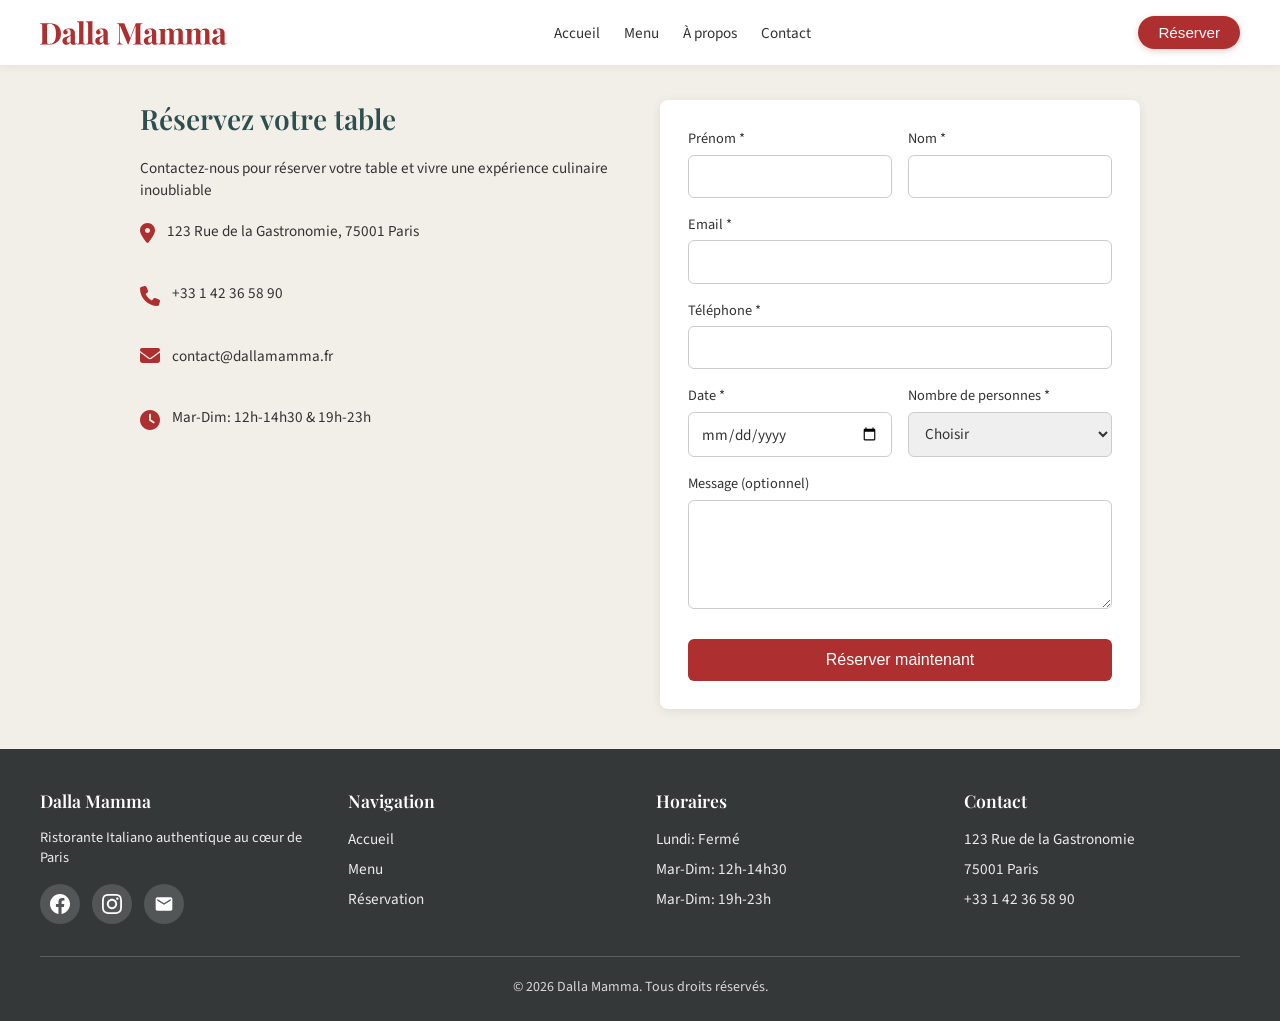
==== contact.html @ 534747ad "menu.html et conctact.html fini" ====
<!DOCTYPE html>
<html lang="fr">
<head>
    <meta charset="UTF-8">
    <meta name="viewport" content="width=device-width, initial-scale=1.0">
    <title>Contact - Dalla Mamma</title>
    <link href="https://fonts.googleapis.com/css2?family=Playfair+Display:wght@500;600&family=Source+Sans+3:wght@400;600&display=swap" rel="stylesheet">
    <link rel="stylesheet" href="menu-contact.css">
</head>
<body>

    <!-- En-tête avec le menu de navigation -->
    <header>
        <nav>
            <a href="index.html" class="nav-brand"><svg width="187" height="24" viewBox="0 0 187 24" fill="none" xmlns="http://www.w3.org/2000/svg"><path d="M9.27 2.25C13.21 2.25 16.14 3.15 18.06 4.95C19.98 6.73 20.94 9.29 20.94 12.63C20.94 14.81 20.47 16.72 19.53 18.36C18.59 19.98 17.22 21.24 15.42 22.14C13.64 23.04 11.5 23.49 9 23.49C8.68 23.49 8.26 23.48 7.74 23.46C7.22 23.44 6.68 23.43 6.12 23.43C5.56 23.41 5.06 23.4 4.62 23.4C3.74 23.4 2.87 23.41 2.01 23.43C1.17 23.43 0.5 23.45 0 23.49V22.89C0.64 22.85 1.12 22.77 1.44 22.65C1.76 22.53 1.97 22.29 2.07 21.93C2.19 21.57 2.25 21.03 2.25 20.31V5.43C2.25 4.69 2.19 4.15 2.07 3.81C1.97 3.45 1.75 3.21 1.41 3.09C1.09 2.95 0.62 2.87 0 2.85V2.25C0.5 2.27 1.17 2.3 2.01 2.34C2.87 2.36 3.72 2.36 4.56 2.34C5.28 2.32 6.09 2.3 6.99 2.28C7.91 2.26 8.67 2.25 9.27 2.25ZM9.24 2.79C8.32 2.79 7.72 2.96 7.44 3.3C7.16 3.64 7.02 4.33 7.02 5.37V20.37C7.02 21.41 7.16 22.1 7.44 22.44C7.74 22.78 8.35 22.95 9.27 22.95C10.95 22.95 12.27 22.56 13.23 21.78C14.21 20.98 14.91 19.82 15.33 18.3C15.75 16.78 15.96 14.93 15.96 12.75C15.96 10.51 15.73 8.66 15.27 7.2C14.83 5.72 14.12 4.62 13.14 3.9C12.16 3.16 10.86 2.79 9.24 2.79Z" fill="#AD2F2F"/><path d="M26.4259 23.7C25.5259 23.7 24.7759 23.53 24.1759 23.19C23.5759 22.85 23.1359 22.4 22.8559 21.84C22.5759 21.26 22.4359 20.63 22.4359 19.95C22.4359 19.09 22.6259 18.39 23.0059 17.85C23.4059 17.31 23.9159 16.87 24.5359 16.53C25.1559 16.19 25.8059 15.91 26.4859 15.69C27.1859 15.47 27.8459 15.26 28.4659 15.06C29.1059 14.84 29.6159 14.59 29.9959 14.31C30.3959 14.01 30.5959 13.63 30.5959 13.17V10.83C30.5959 10.31 30.5059 9.85 30.3259 9.45C30.1659 9.03 29.9059 8.71 29.5459 8.49C29.2059 8.27 28.7559 8.16 28.1959 8.16C27.7959 8.16 27.3959 8.22 26.9959 8.34C26.5959 8.44 26.2659 8.62 26.0059 8.88C26.5659 9.08 26.9959 9.39 27.2959 9.81C27.6159 10.21 27.7759 10.67 27.7759 11.19C27.7759 11.87 27.5359 12.41 27.0559 12.81C26.5959 13.21 26.0459 13.41 25.4059 13.41C24.6859 13.41 24.1359 13.19 23.7559 12.75C23.3959 12.29 23.2159 11.74 23.2159 11.1C23.2159 10.52 23.3559 10.04 23.6359 9.66C23.9359 9.28 24.3459 8.92 24.8659 8.58C25.4259 8.26 26.0959 8.01 26.8759 7.83C27.6759 7.65 28.5359 7.56 29.4559 7.56C30.3759 7.56 31.2059 7.66 31.9459 7.86C32.6859 8.04 33.3059 8.38 33.8059 8.88C34.2659 9.34 34.5659 9.91 34.7059 10.59C34.8459 11.25 34.9159 12.09 34.9159 13.11V21.27C34.9159 21.77 34.9659 22.12 35.0659 22.32C35.1659 22.5 35.3359 22.59 35.5759 22.59C35.7559 22.59 35.9259 22.54 36.0859 22.44C36.2659 22.34 36.4559 22.22 36.6559 22.08L36.9559 22.59C36.5359 22.95 36.0459 23.23 35.4859 23.43C34.9459 23.61 34.3359 23.7 33.6559 23.7C32.9159 23.7 32.3259 23.6 31.8859 23.4C31.4459 23.18 31.1259 22.89 30.9259 22.53C30.7459 22.17 30.6559 21.75 30.6559 21.27C30.1759 22.03 29.5959 22.63 28.9159 23.07C28.2359 23.49 27.4059 23.7 26.4259 23.7ZM28.5559 21.78C28.9559 21.78 29.3159 21.69 29.6359 21.51C29.9759 21.31 30.2959 20.99 30.5959 20.55V14.4C30.4159 14.7 30.1659 14.97 29.8459 15.21C29.5259 15.45 29.1859 15.7 28.8259 15.96C28.4659 16.2 28.1159 16.47 27.7759 16.77C27.4559 17.07 27.1959 17.44 26.9959 17.88C26.7959 18.32 26.6959 18.85 26.6959 19.47C26.6959 20.25 26.8659 20.83 27.2059 21.21C27.5459 21.59 27.9959 21.78 28.5559 21.78Z" fill="#AD2F2F"/><path d="M43.4333 0V20.7C43.4333 21.54 43.5733 22.11 43.8533 22.41C44.1533 22.71 44.6533 22.86 45.3533 22.86V23.49C44.9733 23.47 44.4033 23.45 43.6433 23.43C42.8833 23.39 42.1133 23.37 41.3333 23.37C40.5533 23.37 39.7633 23.39 38.9633 23.43C38.1833 23.45 37.5933 23.47 37.1933 23.49V22.86C37.8933 22.86 38.3833 22.71 38.6633 22.41C38.9633 22.11 39.1133 21.54 39.1133 20.7V3.6C39.1133 2.7 38.9733 2.04 38.6933 1.62C38.4333 1.18 37.9333 0.96 37.1933 0.96V0.330001C37.8333 0.39 38.4533 0.42 39.0533 0.42C39.8733 0.42 40.6533 0.39 41.3933 0.330001C42.1333 0.250001 42.8133 0.140001 43.4333 0Z" fill="#AD2F2F"/><path d="M52.4255 0V20.7C52.4255 21.54 52.5655 22.11 52.8455 22.41C53.1455 22.71 53.6455 22.86 54.3455 22.86V23.49C53.9655 23.47 53.3955 23.45 52.6355 23.43C51.8755 23.39 51.1055 23.37 50.3255 23.37C49.5455 23.37 48.7555 23.39 47.9555 23.43C47.1755 23.45 46.5855 23.47 46.1855 23.49V22.86C46.8855 22.86 47.3755 22.71 47.6555 22.41C47.9555 22.11 48.1055 21.54 48.1055 20.7V3.6C48.1055 2.7 47.9655 2.04 47.6855 1.62C47.4255 1.18 46.9255 0.96 46.1855 0.96V0.330001C46.8255 0.39 47.4455 0.42 48.0455 0.42C48.8655 0.42 49.6455 0.39 50.3855 0.330001C51.1255 0.250001 51.8055 0.140001 52.4255 0Z" fill="#AD2F2F"/><path d="M59.2619 23.7C58.3619 23.7 57.6119 23.53 57.0119 23.19C56.4119 22.85 55.9719 22.4 55.6919 21.84C55.4119 21.26 55.2719 20.63 55.2719 19.95C55.2719 19.09 55.4619 18.39 55.8419 17.85C56.2419 17.31 56.7519 16.87 57.3719 16.53C57.9919 16.19 58.6419 15.91 59.3219 15.69C60.0219 15.47 60.6819 15.26 61.3019 15.06C61.9419 14.84 62.4519 14.59 62.8319 14.31C63.2319 14.01 63.4319 13.63 63.4319 13.17V10.83C63.4319 10.31 63.3419 9.85 63.1619 9.45C63.0019 9.03 62.7419 8.71 62.3819 8.49C62.0419 8.27 61.5919 8.16 61.0319 8.16C60.6319 8.16 60.2319 8.22 59.8319 8.34C59.4319 8.44 59.1019 8.62 58.8419 8.88C59.4019 9.08 59.8319 9.39 60.1319 9.81C60.4519 10.21 60.6119 10.67 60.6119 11.19C60.6119 11.87 60.3719 12.41 59.8919 12.81C59.4319 13.21 58.8819 13.41 58.2419 13.41C57.5219 13.41 56.9719 13.19 56.5919 12.75C56.2319 12.29 56.0519 11.74 56.0519 11.1C56.0519 10.52 56.1919 10.04 56.4719 9.66C56.7719 9.28 57.1819 8.92 57.7019 8.58C58.2619 8.26 58.9319 8.01 59.7119 7.83C60.5119 7.65 61.3719 7.56 62.2919 7.56C63.2119 7.56 64.0419 7.66 64.7819 7.86C65.5219 8.04 66.1419 8.38 66.6419 8.88C67.1019 9.34 67.4019 9.91 67.5419 10.59C67.6819 11.25 67.7519 12.09 67.7519 13.11V21.27C67.7519 21.77 67.8019 22.12 67.9019 22.32C68.0019 22.5 68.1719 22.59 68.4119 22.59C68.5919 22.59 68.7619 22.54 68.9219 22.44C69.1019 22.34 69.2919 22.22 69.4919 22.08L69.7919 22.59C69.3719 22.95 68.8819 23.23 68.3219 23.43C67.7819 23.61 67.1719 23.7 66.4919 23.7C65.7519 23.7 65.1619 23.6 64.7219 23.4C64.2819 23.18 63.9619 22.89 63.7619 22.53C63.5819 22.17 63.4919 21.75 63.4919 21.27C63.0119 22.03 62.4319 22.63 61.7519 23.07C61.0719 23.49 60.2419 23.7 59.2619 23.7ZM61.3919 21.78C61.7919 21.78 62.1519 21.69 62.4719 21.51C62.8119 21.31 63.1319 20.99 63.4319 20.55V14.4C63.2519 14.7 63.0019 14.97 62.6819 15.21C62.3619 15.45 62.0219 15.7 61.6619 15.96C61.3019 16.2 60.9519 16.47 60.6119 16.77C60.2919 17.07 60.0319 17.44 59.8319 17.88C59.6319 18.32 59.5319 18.85 59.5319 19.47C59.5319 20.25 59.7019 20.83 60.0419 21.21C60.3819 21.59 60.8319 21.78 61.3919 21.78Z" fill="#AD2F2F"/><path d="M102.605 2.25V2.85C101.965 2.87 101.485 2.95 101.165 3.09C100.845 3.21 100.625 3.45 100.505 3.81C100.405 4.15 100.355 4.69 100.355 5.43V20.31C100.355 21.03 100.405 21.57 100.505 21.93C100.625 22.29 100.845 22.53 101.165 22.65C101.485 22.77 101.965 22.85 102.605 22.89V23.49C102.045 23.45 101.335 23.43 100.475 23.43C99.6347 23.41 98.7747 23.4 97.8947 23.4C96.9347 23.4 96.0347 23.41 95.1947 23.43C94.3547 23.43 93.6747 23.45 93.1547 23.49V22.89C93.8347 22.85 94.3447 22.77 94.6847 22.65C95.0447 22.53 95.2847 22.29 95.4047 21.93C95.5247 21.57 95.5847 21.03 95.5847 20.31V4.08H95.7947L88.3547 23.52H87.8747L79.7747 4.2V18.57C79.7747 19.67 79.8347 20.52 79.9547 21.12C80.0747 21.7 80.3347 22.12 80.7347 22.38C81.1547 22.62 81.8047 22.79 82.6847 22.89V23.49C82.3047 23.45 81.8047 23.43 81.1847 23.43C80.5647 23.41 79.9847 23.4 79.4447 23.4C78.9847 23.4 78.5147 23.41 78.0347 23.43C77.5547 23.43 77.1547 23.45 76.8347 23.49V22.89C77.4747 22.79 77.9547 22.62 78.2747 22.38C78.5947 22.14 78.8047 21.75 78.9047 21.21C79.0247 20.65 79.0847 19.89 79.0847 18.93V5.43C79.0847 4.69 79.0247 4.15 78.9047 3.81C78.8047 3.45 78.5847 3.21 78.2447 3.09C77.9247 2.95 77.4547 2.87 76.8347 2.85V2.25C77.1547 2.27 77.5547 2.29 78.0347 2.31C78.5147 2.33 78.9847 2.34 79.4447 2.34C80.3047 2.34 81.1447 2.33 81.9647 2.31C82.8047 2.29 83.5447 2.27 84.1847 2.25L90.4847 17.46L89.7347 18.15L95.7647 2.34C96.1047 2.34 96.4547 2.34 96.8147 2.34C97.1747 2.34 97.5347 2.34 97.8947 2.34C98.7747 2.34 99.6347 2.33 100.475 2.31C101.335 2.29 102.045 2.27 102.605 2.25Z" fill="#AD2F2F"/><path d="M107.772 23.7C106.872 23.7 106.122 23.53 105.522 23.19C104.922 22.85 104.482 22.4 104.202 21.84C103.922 21.26 103.782 20.63 103.782 19.95C103.782 19.09 103.972 18.39 104.352 17.85C104.752 17.31 105.262 16.87 105.882 16.53C106.502 16.19 107.152 15.91 107.832 15.69C108.532 15.47 109.192 15.26 109.812 15.06C110.452 14.84 110.962 14.59 111.342 14.31C111.742 14.01 111.942 13.63 111.942 13.17V10.83C111.942 10.31 111.852 9.85 111.672 9.45C111.512 9.03 111.252 8.71 110.892 8.49C110.552 8.27 110.102 8.16 109.542 8.16C109.142 8.16 108.742 8.22 108.342 8.34C107.942 8.44 107.612 8.62 107.352 8.88C107.912 9.08 108.342 9.39 108.642 9.81C108.962 10.21 109.122 10.67 109.122 11.19C109.122 11.87 108.882 12.41 108.402 12.81C107.942 13.21 107.392 13.41 106.752 13.41C106.032 13.41 105.482 13.19 105.102 12.75C104.742 12.29 104.562 11.74 104.562 11.1C104.562 10.52 104.702 10.04 104.982 9.66C105.282 9.28 105.692 8.92 106.212 8.58C106.772 8.26 107.442 8.01 108.222 7.83C109.022 7.65 109.882 7.56 110.802 7.56C111.722 7.56 112.552 7.66 113.292 7.86C114.032 8.04 114.652 8.38 115.152 8.88C115.612 9.34 115.912 9.91 116.052 10.59C116.192 11.25 116.262 12.09 116.262 13.11V21.27C116.262 21.77 116.312 22.12 116.412 22.32C116.512 22.5 116.682 22.59 116.922 22.59C117.102 22.59 117.272 22.54 117.432 22.44C117.612 22.34 117.802 22.22 118.002 22.08L118.302 22.59C117.882 22.95 117.392 23.23 116.832 23.43C116.292 23.61 115.682 23.7 115.002 23.7C114.262 23.7 113.672 23.6 113.232 23.4C112.792 23.18 112.472 22.89 112.272 22.53C112.092 22.17 112.002 21.75 112.002 21.27C111.522 22.03 110.942 22.63 110.262 23.07C109.582 23.49 108.752 23.7 107.772 23.7ZM109.902 21.78C110.302 21.78 110.662 21.69 110.982 21.51C111.322 21.31 111.642 20.99 111.942 20.55V14.4C111.762 14.7 111.512 14.97 111.192 15.21C110.872 15.45 110.532 15.7 110.172 15.96C109.812 16.2 109.462 16.47 109.122 16.77C108.802 17.07 108.542 17.44 108.342 17.88C108.142 18.32 108.042 18.85 108.042 19.47C108.042 20.25 108.212 20.83 108.552 21.21C108.892 21.59 109.342 21.78 109.902 21.78Z" fill="#AD2F2F"/><path d="M129.549 7.56C130.389 7.56 131.069 7.67 131.589 7.89C132.109 8.09 132.529 8.37 132.849 8.73C133.169 9.11 133.399 9.61 133.539 10.23C133.679 10.83 133.749 11.63 133.749 12.63V20.7C133.749 21.54 133.879 22.11 134.139 22.41C134.399 22.71 134.849 22.86 135.489 22.86V23.49C135.129 23.47 134.579 23.45 133.839 23.43C133.119 23.39 132.409 23.37 131.709 23.37C130.989 23.37 130.279 23.39 129.579 23.43C128.879 23.45 128.349 23.47 127.989 23.49V22.86C128.529 22.86 128.899 22.71 129.099 22.41C129.319 22.11 129.429 21.54 129.429 20.7V11.37C129.429 10.87 129.389 10.44 129.309 10.08C129.229 9.7 129.069 9.41 128.829 9.21C128.609 8.99 128.269 8.88 127.809 8.88C127.289 8.88 126.809 9.03 126.369 9.33C125.929 9.63 125.569 10.05 125.289 10.59C125.029 11.11 124.899 11.7 124.899 12.36V20.7C124.899 21.54 125.009 22.11 125.229 22.41C125.449 22.71 125.819 22.86 126.339 22.86V23.49C126.019 23.47 125.519 23.45 124.839 23.43C124.179 23.39 123.499 23.37 122.799 23.37C122.039 23.37 121.259 23.39 120.459 23.43C119.659 23.45 119.059 23.47 118.659 23.49V22.86C119.359 22.86 119.849 22.71 120.129 22.41C120.429 22.11 120.579 21.54 120.579 20.7V11.25C120.579 10.35 120.439 9.69 120.159 9.27C119.899 8.83 119.399 8.61 118.659 8.61V7.98C119.299 8.04 119.919 8.07 120.519 8.07C121.359 8.07 122.139 8.04 122.859 7.98C123.599 7.9 124.279 7.79 124.899 7.65V10.35C125.379 9.35 126.029 8.64 126.849 8.22C127.669 7.78 128.569 7.56 129.549 7.56ZM138.579 7.56C139.419 7.56 140.099 7.67 140.619 7.89C141.139 8.09 141.559 8.37 141.879 8.73C142.199 9.11 142.429 9.61 142.569 10.23C142.709 10.83 142.779 11.63 142.779 12.63V20.7C142.779 21.54 142.919 22.11 143.199 22.41C143.499 22.71 143.999 22.86 144.699 22.86V23.49C144.319 23.47 143.749 23.45 142.989 23.43C142.229 23.39 141.479 23.37 140.739 23.37C140.019 23.37 139.309 23.39 138.609 23.43C137.909 23.45 137.379 23.47 137.019 23.49V22.86C137.559 22.86 137.929 22.71 138.129 22.41C138.349 22.11 138.459 21.54 138.459 20.7V11.37C138.459 10.87 138.409 10.44 138.309 10.08C138.229 9.7 138.059 9.41 137.799 9.21C137.559 8.99 137.179 8.88 136.659 8.88C136.139 8.88 135.659 9.04 135.219 9.36C134.779 9.68 134.419 10.11 134.139 10.65C133.879 11.19 133.739 11.79 133.719 12.45L133.569 10.62C134.109 9.42 134.819 8.61 135.699 8.19C136.599 7.77 137.559 7.56 138.579 7.56Z" fill="#AD2F2F"/><path d="M156.207 7.56C157.047 7.56 157.727 7.67 158.247 7.89C158.767 8.09 159.187 8.37 159.507 8.73C159.827 9.11 160.057 9.61 160.197 10.23C160.337 10.83 160.407 11.63 160.407 12.63V20.7C160.407 21.54 160.537 22.11 160.797 22.41C161.057 22.71 161.507 22.86 162.147 22.86V23.49C161.787 23.47 161.237 23.45 160.497 23.43C159.777 23.39 159.067 23.37 158.367 23.37C157.647 23.37 156.937 23.39 156.237 23.43C155.537 23.45 155.007 23.47 154.647 23.49V22.86C155.187 22.86 155.557 22.71 155.757 22.41C155.977 22.11 156.087 21.54 156.087 20.7V11.37C156.087 10.87 156.047 10.44 155.967 10.08C155.887 9.7 155.727 9.41 155.487 9.21C155.267 8.99 154.927 8.88 154.467 8.88C153.947 8.88 153.467 9.03 153.027 9.33C152.587 9.63 152.227 10.05 151.947 10.59C151.687 11.11 151.557 11.7 151.557 12.36V20.7C151.557 21.54 151.667 22.11 151.887 22.41C152.107 22.71 152.477 22.86 152.997 22.86V23.49C152.677 23.47 152.177 23.45 151.497 23.43C150.837 23.39 150.157 23.37 149.457 23.37C148.697 23.37 147.917 23.39 147.117 23.43C146.317 23.45 145.717 23.47 145.317 23.49V22.86C146.017 22.86 146.507 22.71 146.787 22.41C147.087 22.11 147.237 21.54 147.237 20.7V11.25C147.237 10.35 147.097 9.69 146.817 9.27C146.557 8.83 146.057 8.61 145.317 8.61V7.98C145.957 8.04 146.577 8.07 147.177 8.07C148.017 8.07 148.797 8.04 149.517 7.98C150.257 7.9 150.937 7.79 151.557 7.65V10.35C152.037 9.35 152.687 8.64 153.507 8.22C154.327 7.78 155.227 7.56 156.207 7.56ZM165.237 7.56C166.077 7.56 166.757 7.67 167.277 7.89C167.797 8.09 168.217 8.37 168.537 8.73C168.857 9.11 169.087 9.61 169.227 10.23C169.367 10.83 169.437 11.63 169.437 12.63V20.7C169.437 21.54 169.577 22.11 169.857 22.41C170.157 22.71 170.657 22.86 171.357 22.86V23.49C170.977 23.47 170.407 23.45 169.647 23.43C168.887 23.39 168.137 23.37 167.397 23.37C166.677 23.37 165.967 23.39 165.267 23.43C164.567 23.45 164.037 23.47 163.677 23.49V22.86C164.217 22.86 164.587 22.71 164.787 22.41C165.007 22.11 165.117 21.54 165.117 20.7V11.37C165.117 10.87 165.067 10.44 164.967 10.08C164.887 9.7 164.717 9.41 164.457 9.21C164.217 8.99 163.837 8.88 163.317 8.88C162.797 8.88 162.317 9.04 161.877 9.36C161.437 9.68 161.077 10.11 160.797 10.65C160.537 11.19 160.397 11.79 160.377 12.45L160.227 10.62C160.767 9.42 161.477 8.61 162.357 8.19C163.257 7.77 164.217 7.56 165.237 7.56Z" fill="#AD2F2F"/><path d="M176.115 23.7C175.215 23.7 174.465 23.53 173.865 23.19C173.265 22.85 172.825 22.4 172.545 21.84C172.265 21.26 172.125 20.63 172.125 19.95C172.125 19.09 172.315 18.39 172.695 17.85C173.095 17.31 173.605 16.87 174.225 16.53C174.845 16.19 175.495 15.91 176.175 15.69C176.875 15.47 177.535 15.26 178.155 15.06C178.795 14.84 179.305 14.59 179.685 14.31C180.085 14.01 180.285 13.63 180.285 13.17V10.83C180.285 10.31 180.195 9.85 180.015 9.45C179.855 9.03 179.595 8.71 179.235 8.49C178.895 8.27 178.445 8.16 177.885 8.16C177.485 8.16 177.085 8.22 176.685 8.34C176.285 8.44 175.955 8.62 175.695 8.88C176.255 9.08 176.685 9.39 176.985 9.81C177.305 10.21 177.465 10.67 177.465 11.19C177.465 11.87 177.225 12.41 176.745 12.81C176.285 13.21 175.735 13.41 175.095 13.41C174.375 13.41 173.825 13.19 173.445 12.75C173.085 12.29 172.905 11.74 172.905 11.1C172.905 10.52 173.045 10.04 173.325 9.66C173.625 9.28 174.035 8.92 174.555 8.58C175.115 8.26 175.785 8.01 176.565 7.83C177.365 7.65 178.225 7.56 179.145 7.56C180.065 7.56 180.895 7.66 181.635 7.86C182.375 8.04 182.995 8.38 183.495 8.88C183.955 9.34 184.255 9.91 184.395 10.59C184.535 11.25 184.605 12.09 184.605 13.11V21.27C184.605 21.77 184.655 22.12 184.755 22.32C184.855 22.5 185.025 22.59 185.265 22.59C185.445 22.59 185.615 22.54 185.775 22.44C185.955 22.34 186.145 22.22 186.345 22.08L186.645 22.59C186.225 22.95 185.735 23.23 185.175 23.43C184.635 23.61 184.025 23.7 183.345 23.7C182.605 23.7 182.015 23.6 181.575 23.4C181.135 23.18 180.815 22.89 180.615 22.53C180.435 22.17 180.345 21.75 180.345 21.27C179.865 22.03 179.285 22.63 178.605 23.07C177.925 23.49 177.095 23.7 176.115 23.7ZM178.245 21.78C178.645 21.78 179.005 21.69 179.325 21.51C179.665 21.31 179.985 20.99 180.285 20.55V14.4C180.105 14.7 179.855 14.97 179.535 15.21C179.215 15.45 178.875 15.7 178.515 15.96C178.155 16.2 177.805 16.47 177.465 16.77C177.145 17.07 176.885 17.44 176.685 17.88C176.485 18.32 176.385 18.85 176.385 19.47C176.385 20.25 176.555 20.83 176.895 21.21C177.235 21.59 177.685 21.78 178.245 21.78Z" fill="#AD2F2F"/></svg></a>
            <ul>
                <li><a href="index.html">Accueil</a></li>
                <li><a href="Menu.html">Menu</a></li>
                <li><a href="about.html">À propos</a></li>
                <li><a href="contact.html">Contact</a></li>
            </ul>
            <button type="button" class="nav-cta">Réserver</button>
        </nav>
    </header>

    <!-- Contenu principal de la page contact -->
    <main class="main-contact">
        <div class="main-wrap">
            <!-- Grille avec 2 colonnes : infos à gauche, formulaire à droite -->
            <div class="main-grid">

                <!-- Colonne de gauche : infos du restaurant -->
                <div class="bloc-infos">
                    <h1>Réservez votre table</h1>
                    <p class="texte-intro">Contactez-nous pour réserver votre table et vivre une expérience culinaire inoubliable</p>

                    <div class="ligne-contact">
                        <svg width="15" height="20" viewBox="0 0 15 20" fill="none"><path d="M8.42578 19.5C10.4297 16.9922 15 10.9141 15 7.5C15 3.35938 11.6406 0 7.5 0C3.35938 0 0 3.35938 0 7.5C0 10.9141 4.57031 16.9922 6.57422 19.5C7.05469 20.0977 7.94531 20.0977 8.42578 19.5ZM7.5 5C8.16304 5 8.79893 5.26339 9.26777 5.73223C9.73661 6.20107 10 6.83696 10 7.5C10 8.16304 9.73661 8.79893 9.26777 9.26777C8.79893 9.73661 8.16304 10 7.5 10C6.83696 10 6.20107 9.73661 5.73223 9.26777C5.26339 8.79893 5 8.16304 5 7.5C5 6.83696 5.26339 6.20107 5.73223 5.73223C6.20107 5.26339 6.83696 5 7.5 5Z" fill="#AD2F2F"/></svg>
                        <p>123 Rue de la Gastronomie, 75001 Paris</p>
                    </div>
                    <div class="ligne-contact">
                        <svg width="20" height="20" viewBox="0 0 20 20" fill="none"><path d="M6.44141 0.960933C6.14062 0.234371 5.34766 -0.152348 4.58984 0.0546833L1.15234 0.992183C0.472656 1.17968 0 1.79687 0 2.5C0 12.1641 7.83594 20 17.5 20C18.2031 20 18.8203 19.5273 19.0078 18.8477L19.9453 15.4102C20.1523 14.6523 19.7656 13.8594 19.0391 13.5586L15.2891 11.9961C14.6523 11.7305 13.9141 11.9141 13.4805 12.4492L11.9023 14.375C9.15234 13.0742 6.92578 10.8477 5.625 8.09765L7.55078 6.52343C8.08594 6.08593 8.26953 5.35156 8.00391 4.71484L6.44141 0.96484V0.960933Z" fill="#AD2F2F"/></svg>
                        <p>+33 1 42 36 58 90</p>
                    </div>
                    <div class="ligne-contact">
                        <svg width="20" height="15" viewBox="0 0 20 15" fill="none"><path d="M1.875 0C0.839844 0 0 0.839844 0 1.875C0 2.46484 0.277344 3.01953 0.75 3.375L9.25 9.75C9.69531 10.082 10.3047 10.082 10.75 9.75L19.25 3.375C19.7227 3.01953 20 2.46484 20 1.875C20 0.839844 19.1602 0 18.125 0H1.875ZM0 4.375V12.5C0 13.8789 1.12109 15 2.5 15H17.5C18.8789 15 20 13.8789 20 12.5V4.375L11.5 10.75C10.6094 11.418 9.39062 11.418 8.5 10.75L0 4.375Z" fill="#AD2F2F"/></svg>
                        <p>contact@dallamamma.fr</p>
                    </div>
                    <div class="ligne-contact">
                        <svg width="20" height="20" viewBox="0 0 20 20" fill="none"><path d="M10 0C12.6522 0 15.1957 1.05357 17.0711 2.92893C18.9464 4.8043 20 7.34784 20 10C20 12.6522 18.9464 15.1957 17.0711 17.0711C15.1957 18.9464 12.6522 20 10 20C7.34784 20 4.8043 18.9464 2.92893 17.0711C1.05357 15.1957 0 12.6522 0 10C0 7.34784 1.05357 4.8043 2.92893 2.92893C4.8043 1.05357 7.34784 0 10 0ZM9.0625 4.6875V10C9.0625 10.3125 9.21875 10.6055 9.48047 10.7812L13.2305 13.2812C13.6602 13.5703 14.2422 13.4531 14.5312 13.0195C14.8203 12.5859 14.7031 12.0078 14.2695 11.7188L10.9375 9.5V4.6875C10.9375 4.16797 10.5195 3.75 10 3.75C9.48047 3.75 9.0625 4.16797 9.0625 4.6875Z" fill="#AD2F2F"/></svg>
                        <p>Mar-Dim: 12h-14h30 & 19h-23h</p>
                    </div>
                </div>

                <!-- Colonne de droite : formulaire dans une carte blanche -->
                <div class="carte-formulaire">
                    <form action="#" method="post">
                        <div class="ligne-form ligne-form-deux">
                            <div>
                                <label for="prenom">Prénom *</label>
                                <input type="text" id="prenom" name="prenom">
                            </div>
                            <div>
                                <label for="nom">Nom *</label>
                                <input type="text" id="nom" name="nom">
                            </div>
                        </div>
                        <div class="ligne-form">
                            <label for="email">Email *</label>
                            <input type="email" id="email" name="email">
                        </div>
                        <div class="ligne-form">
                            <label for="telephone">Téléphone *</label>
                            <input type="tel" id="telephone" name="telephone">
                        </div>
                        <div class="ligne-form ligne-form-deux">
                            <div>
                                <label for="date">Date *</label>
                                <input type="date" id="date" name="date">
                            </div>
                            <div>
                                <label for="nb-personnes">Nombre de personnes *</label>
                                <select id="nb-personnes" name="nb_personnes">
                                    <option value="">Choisir</option>
                                    <option value="1">1</option>
                                    <option value="2">2</option>
                                    <option value="3">3</option>
                                    <option value="4">4</option>
                                    <option value="5">5</option>
                                    <option value="6">6+</option>
                                </select>
                            </div>
                        </div>
                        <div class="ligne-form">
                            <label for="message">Message (optionnel)</label>
                            <textarea id="message" name="message" rows="4"></textarea>
                        </div>
                        <button type="submit">Réserver maintenant</button>
                    </form>
                </div>
            </div>
        </div>
    </main>

    <!-- Pied de page -->
    <footer>
        <div class="footer-wrap">
            <div class="footer-grid">
                <div class="footer-col footer-brand">
                    <h3 class="footer-title">Dalla Mamma</h3>
                    <p class="footer-tagline">Ristorante Italiano authentique au cœur de Paris</p>
                    <div class="footer-social">
                        <a href="#" class="footer-icon"><svg width="20" height="20" viewBox="0 0 24 24" fill="#fff"><path d="M24 12.073c0-6.627-5.373-12-12-12s-12 5.373-12 12c0 5.99 4.388 10.954 10.125 11.854v-8.385H7.078v-3.47h3.047V9.43c0-3.007 1.792-4.669 4.533-4.669 1.312 0 2.686.235 2.686.235v2.953H15.83c-1.491 0-1.956.925-1.956 1.874v2.25h3.328l-.532 3.47h-2.796v8.385C19.612 23.027 24 18.062 24 12.073z"/></svg></a>
                        <a href="#" class="footer-icon"><svg width="20" height="20" viewBox="0 0 24 24" fill="#fff"><path d="M12 2.163c3.204 0 3.584.012 4.85.07 3.252.148 4.771 1.691 4.919 4.919.058 1.265.069 1.645.069 4.849 0 3.205-.012 3.584-.069 4.849-.149 3.225-1.664 4.771-4.919 4.919-1.266.058-1.644.07-4.85.07-3.204 0-3.584-.012-4.849-.07-3.26-.149-4.771-1.699-4.919-4.92-.058-1.265-.07-1.644-.07-4.849 0-3.204.013-3.583.07-4.849.149-3.227 1.664-4.771 4.919-4.919 1.266-.057 1.645-.069 4.849-.069zm0-2.163c-3.259 0-3.667.014-4.947.072-4.358.2-6.78 2.618-6.98 6.98-.059 1.281-.073 1.689-.073 4.948 0 3.259.014 3.668.072 4.948.2 4.358 2.618 6.78 6.98 6.98 1.281.058 1.689.072 4.948.072 3.259 0 3.668-.014 4.948-.072 4.354-.2 6.782-2.618 6.979-6.98.059-1.28.073-1.689.073-4.948 0-3.259-.014-3.667-.072-4.947-.196-4.354-2.617-6.78-6.979-6.98-1.281-.059-1.69-.073-4.949-.073zm0 5.838c-3.403 0-6.162 2.759-6.162 6.162s2.759 6.163 6.162 6.163 6.162-2.759 6.162-6.163c0-3.403-2.759-6.162-6.162-6.162zm0 10.162c-2.209 0-4-1.79-4-4 0-2.209 1.791-4 4-4s4 1.791 4 4c0 2.21-1.791 4-4 4zm6.406-11.845c-.796 0-1.441.645-1.441 1.44s.645 1.44 1.441 1.44c.795 0 1.439-.645 1.439-1.44s-.644-1.44-1.439-1.44z"/></svg></a>
                        <a href="contact.html" class="footer-icon"><svg width="20" height="20" viewBox="0 0 24 24" fill="#fff"><path d="M20 4H4c-1.1 0-2 .9-2 2v12c0 1.1.9 2 2 2h16c1.1 0 2-.9 2-2V6c0-1.1-.9-2-2-2zm0 4l-8 5-8-5V6l8 5 8-5v2z"/></svg></a>
                    </div>
                </div>
                <div class="footer-col">
                    <h3 class="footer-title">Navigation</h3>
                    <ul class="footer-links">
                        <li><a href="index.html">Accueil</a></li>
                        <li><a href="Menu.html">Menu</a></li>
                        <li><a href="contact.html">Réservation</a></li>
                    </ul>
                </div>
                <div class="footer-col">
                    <h3 class="footer-title">Horaires</h3>
                    <ul class="footer-list">
                        <li>Lundi: Fermé</li>
                        <li>Mar-Dim: 12h-14h30</li>
                        <li>Mar-Dim: 19h-23h</li>
                    </ul>
                </div>
                <div class="footer-col">
                    <h3 class="footer-title">Contact</h3>
                    <ul class="footer-list">
                        <li>123 Rue de la Gastronomie</li>
                        <li>75001 Paris</li>
                        <li>+33 1 42 36 58 90</li>
                    </ul>
                </div>
            </div>
            <hr class="footer-divider">
            <p class="footer-copy">© 2026 Dalla Mamma. Tous droits réservés.</p>
        </div>
    </footer>

</body>
</html>
---- menu-contact.css ----
/* ============================================
   STYLES COMMUNS (Contact + Menu)
   Niveau débutant : commentaires en français
   ============================================ */

/* On enlève les marges par défaut du navigateur */
html, body {
  margin: 0;
  padding: 0;
  font-family: "Source Sans 3", sans-serif;
  background-color: #F2EFE9;
}

/* Les titres utilisent une autre police */
h1, h2, h3, .nav-brand {
  font-family: "Playfair Display", Georgia, serif;
}


/* ========== EN-TÊTE (NAV) ========== */
/* La barre reste en haut quand on scrolle */
header {
  position: fixed;
  top: 0;
  left: 0;
  right: 0;
  z-index: 100;
  width: 100%;
  background-color: white;
  box-shadow: 0 2px 8px rgba(0,0,0,0.06);
}

/* Pour que le contenu ne passe pas sous la nav */
body {
  padding-top: 60px;
}

header nav {
  display: flex;
  align-items: center;
  justify-content: space-between;
  max-width: 1200px;
  margin-left: auto;
  margin-right: auto;
  padding: 1rem 1.5rem;
  gap: 1.5rem;
}

.nav-brand {
  font-size: 1.4rem;
  font-weight: 400;
  color: #AD2F2F;
  text-decoration: none;
  display: flex;
  align-items: center;
}

.nav-brand svg {
  height: 24px;
  width: auto;
  display: block;
}

header nav ul {
  display: flex;
  list-style: none;
  margin: 0;
  padding: 0;
  gap: 1.5rem;
}

header nav a {
  color: #333;
  text-decoration: none;
  font-size: 0.95rem;
}

header nav a:hover {
  color: #AD2F2F;
}

.nav-cta {
  background-color: #AD2F2F;
  color: white;
  border: none;
  padding: 0.5rem 1.25rem;
  border-radius: 999px;
  font-size: 0.95rem;
  cursor: pointer;
  box-shadow: 0 2px 6px rgba(173,47,47,0.25);
}

.nav-cta:hover {
  background-color: #AD2F2F;
}


/* ========== PAGE MENU ========== */
.main-menu {
  background-color: #F2EFE9;
  padding: 2.5rem 1.5rem;
  max-width: 1200px;
  margin-left: auto;
  margin-right: auto;
}

.main-menu h1 {
  text-align: center;
  color: #2F4F4F;
  font-size: 1.75rem;
  margin: 0 0 0.5rem 0;
}

.main-menu h2 {
  text-align: center;
  font-family: "Source Sans 3", sans-serif;
  font-size: 1rem;
  font-weight: 400;
  color: #555;
  margin: 0 0 2rem 0;
  line-height: 1.45;
}

/* Grille : 3 colonnes de cartes */
.menu-grid {
  display: grid;
  grid-template-columns: 1fr 1fr 1fr;
  gap: 2.5rem;
}

/* Une carte = une image + un bloc texte en dessous */
.carte-plat {
  margin: 0;
  background-color: white;
  border-radius: 10px;
  box-shadow: 0 2px 10px rgba(0,0,0,0.06);
  overflow: hidden;
  display: flex;
  flex-direction: column;
}

.carte-plat img {
  width: 100%;
  height: auto;
  aspect-ratio: 4 / 3;
  object-fit: cover;
  object-position: center center;
  display: block;
  background-color: #eee;
}

/* Pour le carpaccio : on décale un peu l'image pour mieux centrer le plat */
.img-carpaccio {
  object-position: 40% 35%;
}

.carte-contenu {
  padding: 1rem;
  display: flex;
  flex-direction: column;
  gap: 0.5rem;
}

.carte-plat h3 {
  font-family: "Source Sans 3", sans-serif;
  font-size: 1.1rem;
  font-weight: 600;
  margin: 0;
  color: #333;
}

.carte-plat p {
  font-size: 0.9rem;
  color: #555;
  margin: 0;
  line-height: 1.4;
}

/* En bas de la carte : prix à gauche, bouton + à droite */
.carte-bas {
  display: flex;
  align-items: center;
  justify-content: space-between;
  margin-top: 0.25rem;
}

.prix {
  font-size: 1.1rem;
  font-weight: 600;
  color: #AD2F2F;
}

.bouton-plus {
  width: 40px;
  height: 40px;
  border: none;
  background: none;
  cursor: pointer;
  display: flex;
  align-items: center;
  justify-content: center;
  padding: 0;
}

.bouton-plus svg {
  width: 32px;
  height: 32px;
  display: block;
}

.bouton-plus:hover svg path {
  fill: #8B2828;
}

/* Sur petit écran : 2 colonnes puis 1 */
@media (max-width: 900px) {
  .menu-grid {
    grid-template-columns: 1fr 1fr;
  }
}

@media (max-width: 560px) {
  .menu-grid {
    grid-template-columns: 1fr;
  }
}


/* ========== PAGE CONTACT ========== */
.main-contact {
  background-color: #F2EFE9;
  min-height: 60vh;
  padding: 2.5rem 1.5rem;
}

.main-wrap {
  max-width: 1000px;
  margin-left: auto;
  margin-right: auto;
}

/* 2 colonnes : infos à gauche, formulaire à droite */
.main-grid {
  display: grid;
  grid-template-columns: 1fr 1fr;
  gap: 2.5rem;
  align-items: start;
}

/* Bloc de gauche : titre + texte + lignes contact */
.bloc-infos {
  display: flex;
  flex-direction: column;
  gap: 1.25rem;
}

.bloc-infos h1 {
  font-size: 1.75rem;
  font-weight: 600;
  color: #2F4F4F;
  margin: 0;
}

.texte-intro {
  font-size: 0.95rem;
  color: #333;
  margin: 0;
  line-height: 1.45;
}

/* Une ligne = une icône + un paragraphe */
.ligne-contact {
  display: flex;
  align-items: flex-start;
  gap: 0.75rem;
  margin: 0;
  margin-bottom: 1.25rem;
}

.ligne-contact:last-child {
  margin-bottom: 0;
}

.ligne-contact svg {
  flex-shrink: 0;
  margin-top: 0.15rem;
}

.ligne-contact p {
  margin: 0;
  font-size: 0.95rem;
  color: #333;
  line-height: 1.4;
}

/* Carte blanche du formulaire */
.carte-formulaire {
  background-color: white;
  border-radius: 8px;
  box-shadow: 0 2px 12px rgba(0,0,0,0.08);
  padding: 1.75rem;
}

.carte-formulaire form label {
  display: block;
  font-size: 0.9rem;
  color: #333;
  margin-bottom: 0.35rem;
}

.carte-formulaire form input,
.carte-formulaire form select,
.carte-formulaire form textarea {
  width: 100%;
  padding: 0.6rem 0.75rem;
  border: 1px solid #ccc;
  border-radius: 6px;
  font-size: 0.95rem;
  font-family: inherit;
  color: #333;
  box-sizing: border-box;
}

.carte-formulaire form textarea {
  resize: vertical;
  min-height: 4rem;
}

/* Chaque ligne du formulaire */
.ligne-form {
  margin-bottom: 1rem;
}

/* Ligne avec 2 champs côte à côte */
.ligne-form-deux {
  display: grid;
  grid-template-columns: 1fr 1fr;
  gap: 1rem;
}

.ligne-form-deux div label,
.ligne-form-deux div input,
.ligne-form-deux div select {
  display: block;
  width: 100%;
}

.ligne-form-deux div label {
  margin-bottom: 0.35rem;
}

.carte-formulaire form button[type="submit"] {
  width: 100%;
  margin-top: 0.5rem;
  padding: 0.75rem 1rem;
  background-color: #AD2F2F;
  color: white;
  border: none;
  border-radius: 6px;
  font-size: 1rem;
  font-weight: 500;
  cursor: pointer;
}

.carte-formulaire form button[type="submit"]:hover {
  background-color: #AD2F2F;
}

/* Sur petit écran : une seule colonne */
@media (max-width: 700px) {
  .main-grid {
    grid-template-columns: 1fr;
  }
  .ligne-form-deux {
    grid-template-columns: 1fr;
  }
}


/* ========== PIED DE PAGE ========== */
footer {
  font-family: "Source Sans 3", sans-serif;
  background-color: #353839;
  color: white;
  padding: 2.5rem 1.5rem 1.5rem;
}

.footer-wrap {
  max-width: 1200px;
  margin-left: auto;
  margin-right: auto;
}

.footer-grid {
  display: grid;
  grid-template-columns: 1fr 1fr 1fr 1fr;
  gap: 2rem;
  margin-bottom: 2rem;
}

.footer-col .footer-title {
  font-family: "Playfair Display", Georgia, serif;
  font-size: 1.1rem;
  font-weight: 600;
  margin: 0 0 1rem 0;
  color: white;
}

.footer-tagline {
  font-size: 0.9rem;
  color: rgba(255,255,255,0.9);
  margin: 0 0 1rem 0;
  line-height: 1.4;
}

.footer-social {
  display: flex;
  gap: 0.75rem;
}

.footer-icon {
  display: flex;
  align-items: center;
  justify-content: center;
  width: 40px;
  height: 40px;
  border-radius: 50%;
  background: rgba(255,255,255,0.15);
  color: white;
  text-decoration: none;
}

.footer-icon:hover {
  background: rgba(255,255,255,0.25);
}

.footer-icon svg {
  flex-shrink: 0;
  fill: white;
}

.footer-links,
.footer-list {
  list-style: none;
  margin: 0;
  padding: 0;
}

.footer-links li,
.footer-list li {
  margin-bottom: 0.5rem;
}

.footer-links a {
  color: rgba(255,255,255,0.9);
  text-decoration: none;
  font-size: 0.95rem;
}

.footer-links a:hover {
  color: white;
}

.footer-list li {
  color: rgba(255,255,255,0.9);
  font-size: 0.95rem;
}

.footer-divider {
  border: none;
  border-top: 1px solid rgba(255,255,255,0.2);
  margin: 0 0 1.25rem 0;
}

.footer-copy {
  text-align: center;
  font-size: 0.875rem;
  color: rgba(255,255,255,0.8);
  margin: 0;
}

@media (max-width: 768px) {
  .footer-grid {
    grid-template-columns: 1fr 1fr;
    gap: 1.5rem;
  }
}

@media (max-width: 480px) {
  .footer-grid {
    grid-template-columns: 1fr;
  }
}
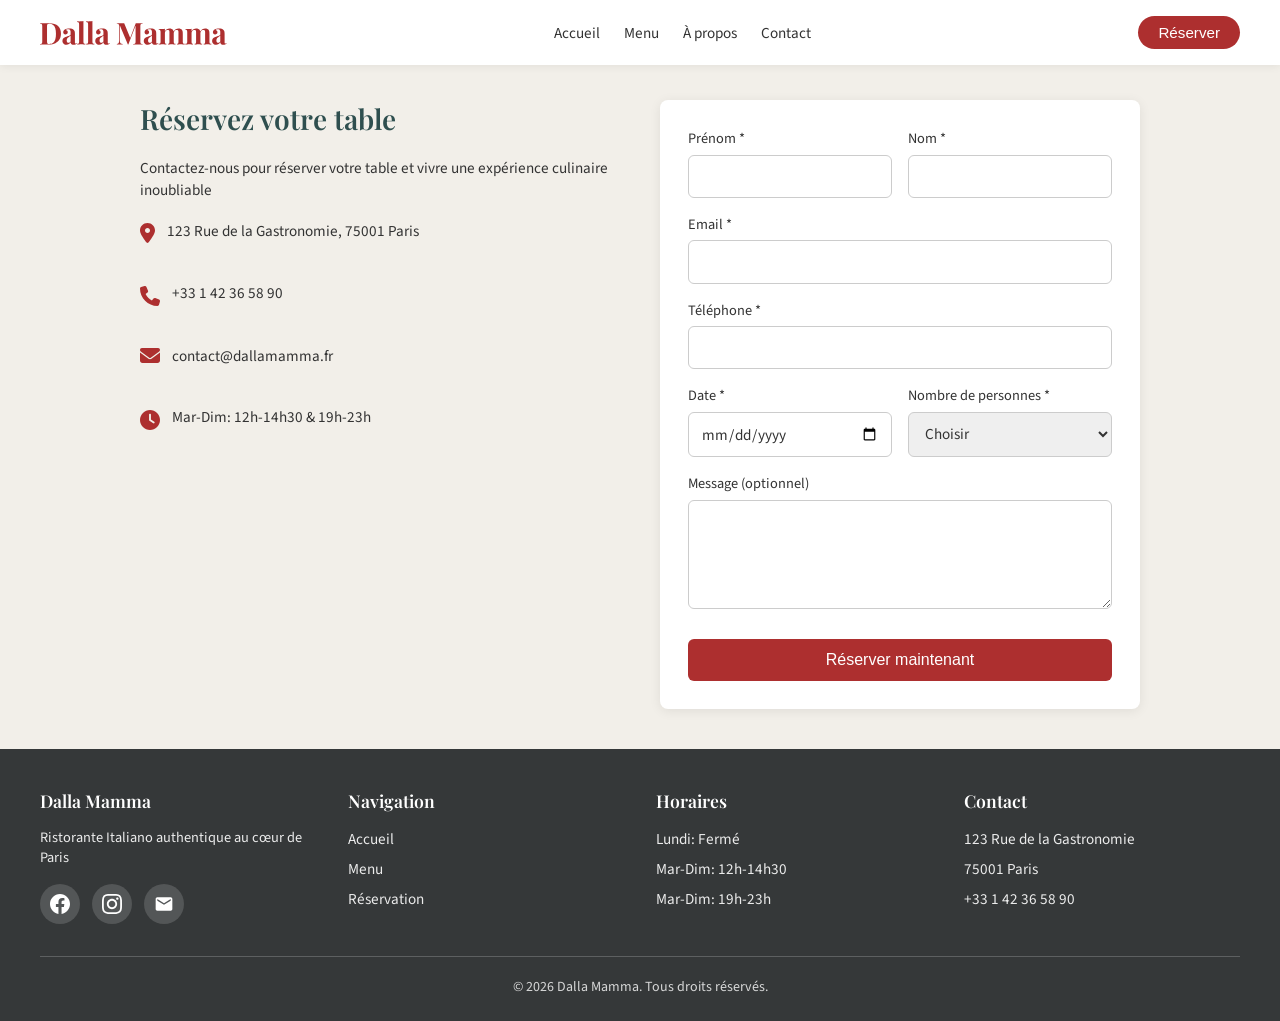
==== commit a195055b: "fin du html Enzo" ====
--- a/contact.html
+++ b/contact.html
@@ -110,8 +110,8 @@
                     <h3 class="footer-title">Dalla Mamma</h3>
                     <p class="footer-tagline">Ristorante Italiano authentique au cœur de Paris</p>
                     <div class="footer-social">
-                        <a href="#" class="footer-icon"><svg width="20" height="20" viewBox="0 0 24 24" fill="#fff"><path d="M24 12.073c0-6.627-5.373-12-12-12s-12 5.373-12 12c0 5.99 4.388 10.954 10.125 11.854v-8.385H7.078v-3.47h3.047V9.43c0-3.007 1.792-4.669 4.533-4.669 1.312 0 2.686.235 2.686.235v2.953H15.83c-1.491 0-1.956.925-1.956 1.874v2.25h3.328l-.532 3.47h-2.796v8.385C19.612 23.027 24 18.062 24 12.073z"/></svg></a>
-                        <a href="#" class="footer-icon"><svg width="20" height="20" viewBox="0 0 24 24" fill="#fff"><path d="M12 2.163c3.204 0 3.584.012 4.85.07 3.252.148 4.771 1.691 4.919 4.919.058 1.265.069 1.645.069 4.849 0 3.205-.012 3.584-.069 4.849-.149 3.225-1.664 4.771-4.919 4.919-1.266.058-1.644.07-4.85.07-3.204 0-3.584-.012-4.849-.07-3.26-.149-4.771-1.699-4.919-4.92-.058-1.265-.07-1.644-.07-4.849 0-3.204.013-3.583.07-4.849.149-3.227 1.664-4.771 4.919-4.919 1.266-.057 1.645-.069 4.849-.069zm0-2.163c-3.259 0-3.667.014-4.947.072-4.358.2-6.78 2.618-6.98 6.98-.059 1.281-.073 1.689-.073 4.948 0 3.259.014 3.668.072 4.948.2 4.358 2.618 6.78 6.98 6.98 1.281.058 1.689.072 4.948.072 3.259 0 3.668-.014 4.948-.072 4.354-.2 6.782-2.618 6.979-6.98.059-1.28.073-1.689.073-4.948 0-3.259-.014-3.667-.072-4.947-.196-4.354-2.617-6.78-6.979-6.98-1.281-.059-1.69-.073-4.949-.073zm0 5.838c-3.403 0-6.162 2.759-6.162 6.162s2.759 6.163 6.162 6.163 6.162-2.759 6.162-6.163c0-3.403-2.759-6.162-6.162-6.162zm0 10.162c-2.209 0-4-1.79-4-4 0-2.209 1.791-4 4-4s4 1.791 4 4c0 2.21-1.791 4-4 4zm6.406-11.845c-.796 0-1.441.645-1.441 1.44s.645 1.44 1.441 1.44c.795 0 1.439-.645 1.439-1.44s-.644-1.44-1.439-1.44z"/></svg></a>
+                        <a href="https://www.instagram.com/nextenstudio_/" class="footer-icon"><svg width="20" height="20" viewBox="0 0 24 24" fill="#fff"><path d="M24 12.073c0-6.627-5.373-12-12-12s-12 5.373-12 12c0 5.99 4.388 10.954 10.125 11.854v-8.385H7.078v-3.47h3.047V9.43c0-3.007 1.792-4.669 4.533-4.669 1.312 0 2.686.235 2.686.235v2.953H15.83c-1.491 0-1.956.925-1.956 1.874v2.25h3.328l-.532 3.47h-2.796v8.385C19.612 23.027 24 18.062 24 12.073z"/></svg></a>
+                        <a href="https://www.instagram.com/nextenstudio_/" class="footer-icon"><svg width="20" height="20" viewBox="0 0 24 24" fill="#fff"><path d="M12 2.163c3.204 0 3.584.012 4.85.07 3.252.148 4.771 1.691 4.919 4.919.058 1.265.069 1.645.069 4.849 0 3.205-.012 3.584-.069 4.849-.149 3.225-1.664 4.771-4.919 4.919-1.266.058-1.644.07-4.85.07-3.204 0-3.584-.012-4.849-.07-3.26-.149-4.771-1.699-4.919-4.92-.058-1.265-.07-1.644-.07-4.849 0-3.204.013-3.583.07-4.849.149-3.227 1.664-4.771 4.919-4.919 1.266-.057 1.645-.069 4.849-.069zm0-2.163c-3.259 0-3.667.014-4.947.072-4.358.2-6.78 2.618-6.98 6.98-.059 1.281-.073 1.689-.073 4.948 0 3.259.014 3.668.072 4.948.2 4.358 2.618 6.78 6.98 6.98 1.281.058 1.689.072 4.948.072 3.259 0 3.668-.014 4.948-.072 4.354-.2 6.782-2.618 6.979-6.98.059-1.28.073-1.689.073-4.948 0-3.259-.014-3.667-.072-4.947-.196-4.354-2.617-6.78-6.979-6.98-1.281-.059-1.69-.073-4.949-.073zm0 5.838c-3.403 0-6.162 2.759-6.162 6.162s2.759 6.163 6.162 6.163 6.162-2.759 6.162-6.163c0-3.403-2.759-6.162-6.162-6.162zm0 10.162c-2.209 0-4-1.79-4-4 0-2.209 1.791-4 4-4s4 1.791 4 4c0 2.21-1.791 4-4 4zm6.406-11.845c-.796 0-1.441.645-1.441 1.44s.645 1.44 1.441 1.44c.795 0 1.439-.645 1.439-1.44s-.644-1.44-1.439-1.44z"/></svg></a>
                         <a href="contact.html" class="footer-icon"><svg width="20" height="20" viewBox="0 0 24 24" fill="#fff"><path d="M20 4H4c-1.1 0-2 .9-2 2v12c0 1.1.9 2 2 2h16c1.1 0 2-.9 2-2V6c0-1.1-.9-2-2-2zm0 4l-8 5-8-5V6l8 5 8-5v2z"/></svg></a>
                     </div>
                 </div>
--- a/menu-contact.css
+++ b/menu-contact.css
@@ -1,9 +1,7 @@
 /* ============================================
    STYLES COMMUNS (Contact + Menu)
-   Niveau débutant : commentaires en français
    ============================================ */
 
-/* On enlève les marges par défaut du navigateur */
 html, body {
   margin: 0;
   padding: 0;
@@ -11,14 +9,12 @@
   background-color: #F2EFE9;
 }
 
-/* Les titres utilisent une autre police */
 h1, h2, h3, .nav-brand {
   font-family: "Playfair Display", Georgia, serif;
 }
 
 
 /* ========== EN-TÊTE (NAV) ========== */
-/* La barre reste en haut quand on scrolle */
 header {
   position: fixed;
   top: 0;
@@ -87,7 +83,6 @@
   border-radius: 999px;
   font-size: 0.95rem;
   cursor: pointer;
-  box-shadow: 0 2px 6px rgba(173,47,47,0.25);
 }
 
 .nav-cta:hover {
@@ -121,6 +116,74 @@
   line-height: 1.45;
 }
 
+/* Filtrer les plats */
+.filtre-plats {
+  display: flex;
+  align-items: center;
+  gap: 0.6rem;
+  width: fit-content;
+  margin: 0 0 2rem 0;
+}
+
+.filtre-plats svg {
+  width: 18px;
+  height: 18px;
+  display: block;
+  flex: 0 0 auto;
+}
+
+.filtre-plats select {
+  appearance: none;
+  -webkit-appearance: none;
+  -moz-appearance: none;
+  border: 1px solid rgba(0,0,0,0.12);
+  background-color: white;
+  color: #333;
+  font-family: inherit;
+  font-size: 0.95rem;
+  line-height: 1.1;
+  padding: 0.55rem 2.2rem 0.55rem 0.8rem;
+  border-radius: 999px;
+  cursor: pointer;
+  outline: none;
+  transition: border-color 160ms ease, box-shadow 160ms ease, transform 120ms ease;
+  box-shadow: 0 1px 0 rgba(0,0,0,0.04);
+  background-image:
+    linear-gradient(45deg, transparent 50%, #AD2F2F 50%),
+    linear-gradient(135deg, #AD2F2F 50%, transparent 50%),
+    linear-gradient(to right, transparent, transparent);
+  background-position:
+    calc(100% - 18px) 52%,
+    calc(100% - 12px) 52%,
+    0 0;
+  background-size:
+    6px 6px,
+    6px 6px,
+    100% 100%;
+  background-repeat: no-repeat;
+}
+
+.filtre-plats select:hover {
+  border-color: rgba(173, 47, 47, 0.35);
+}
+
+.filtre-plats select:focus {
+  border-color: rgba(173, 47, 47, 0.65);
+  box-shadow: 0 0 0 4px rgba(173, 47, 47, 0.12);
+}
+
+.filtre-plats select:active {
+  transform: translateY(1px);
+}
+
+.filtre-plats select option {
+  color: #333;
+}
+
+.filtre-plats select option[value=""] {
+  color: #666;
+}
+
 /* Grille : 3 colonnes de cartes */
 .menu-grid {
   display: grid;
@@ -159,6 +222,8 @@
   display: flex;
   flex-direction: column;
   gap: 0.5rem;
+  flex: 1;
+  min-height: 0;
 }
 
 .carte-plat h3 {
@@ -174,14 +239,17 @@
   color: #555;
   margin: 0;
   line-height: 1.4;
-}
-
-/* En bas de la carte : prix à gauche, bouton + à droite */
+  flex: 1;
+  min-height: 0;
+}
+
+/* En bas de la carte : prix à gauche, bouton + à droite (toujours aligné en bas grâce au flex) */
 .carte-bas {
   display: flex;
   align-items: center;
   justify-content: space-between;
-  margin-top: 0.25rem;
+  margin-top: auto;
+  padding-top: 0.5rem;
 }
 
 .prix {
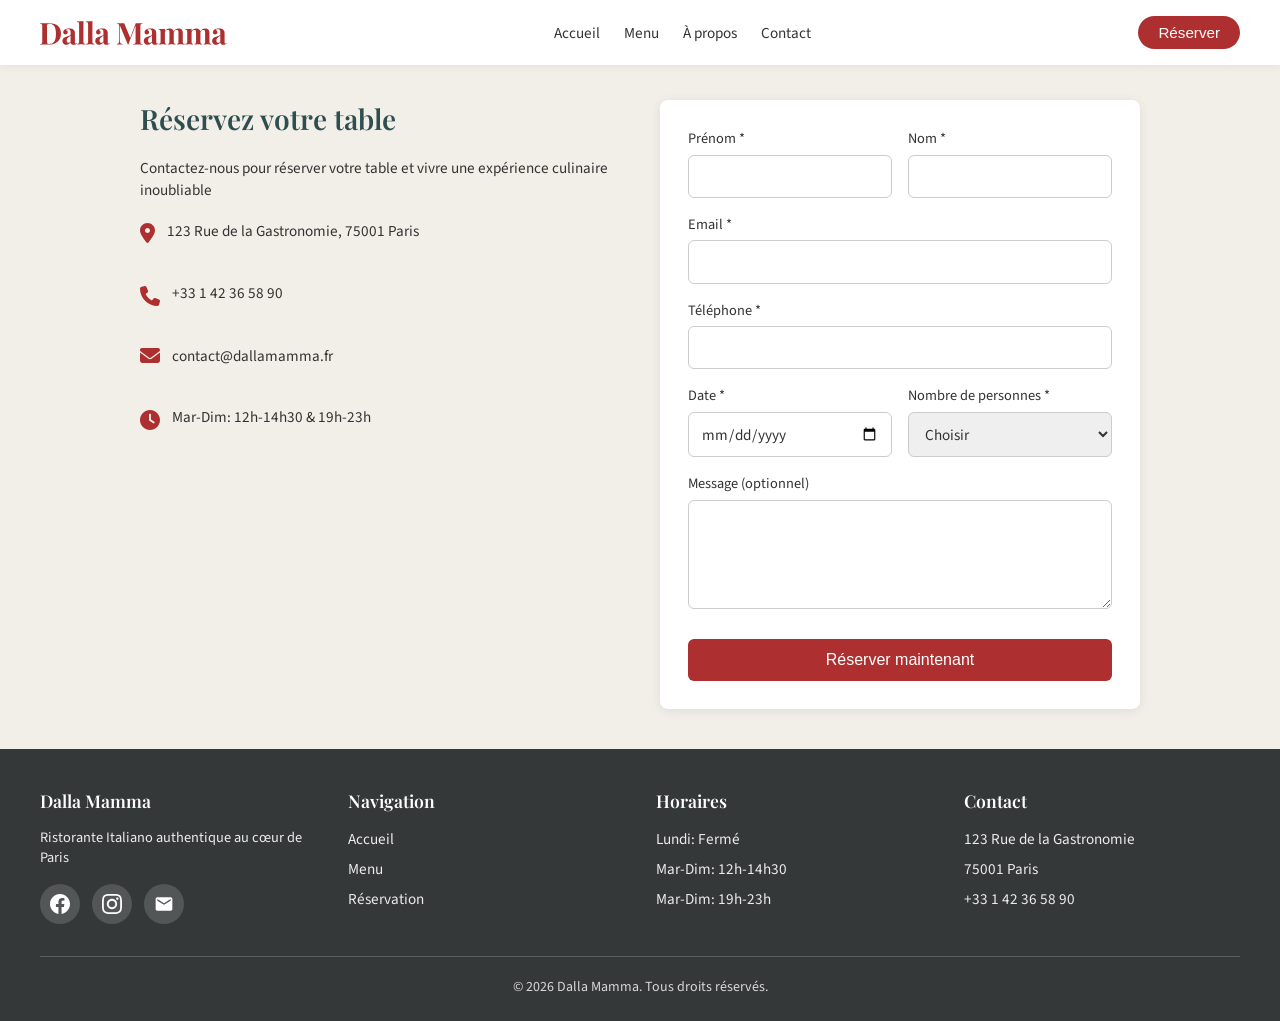
==== commit 600a13c6: "script formulaire fini" ====
--- a/contact.html
+++ b/contact.html
@@ -6,6 +6,7 @@
     <title>Contact - Dalla Mamma</title>
     <link href="https://fonts.googleapis.com/css2?family=Playfair+Display:wght@500;600&family=Source+Sans+3:wght@400;600&display=swap" rel="stylesheet">
     <link rel="stylesheet" href="menu-contact.css">
+    <script src="scripts.js" defer> </script>
 </head>
 <body>
 
@@ -95,7 +96,7 @@
                             <label for="message">Message (optionnel)</label>
                             <textarea id="message" name="message" rows="4"></textarea>
                         </div>
-                        <button type="submit">Réserver maintenant</button>
+                        <button type="submit" id="btnReserver">Réserver maintenant</button>
                     </form>
                 </div>
             </div>
--- a/menu-contact.css
+++ b/menu-contact.css
@@ -225,7 +225,12 @@
   flex: 1;
   min-height: 0;
 }
-
+.carte-plat{
+    transition: transform 0.5s ease;
+}
+.carte-plat:hover {
+    transform:scale(1.05);
+}
 .carte-plat h3 {
   font-family: "Source Sans 3", sans-serif;
   font-size: 1.1rem;
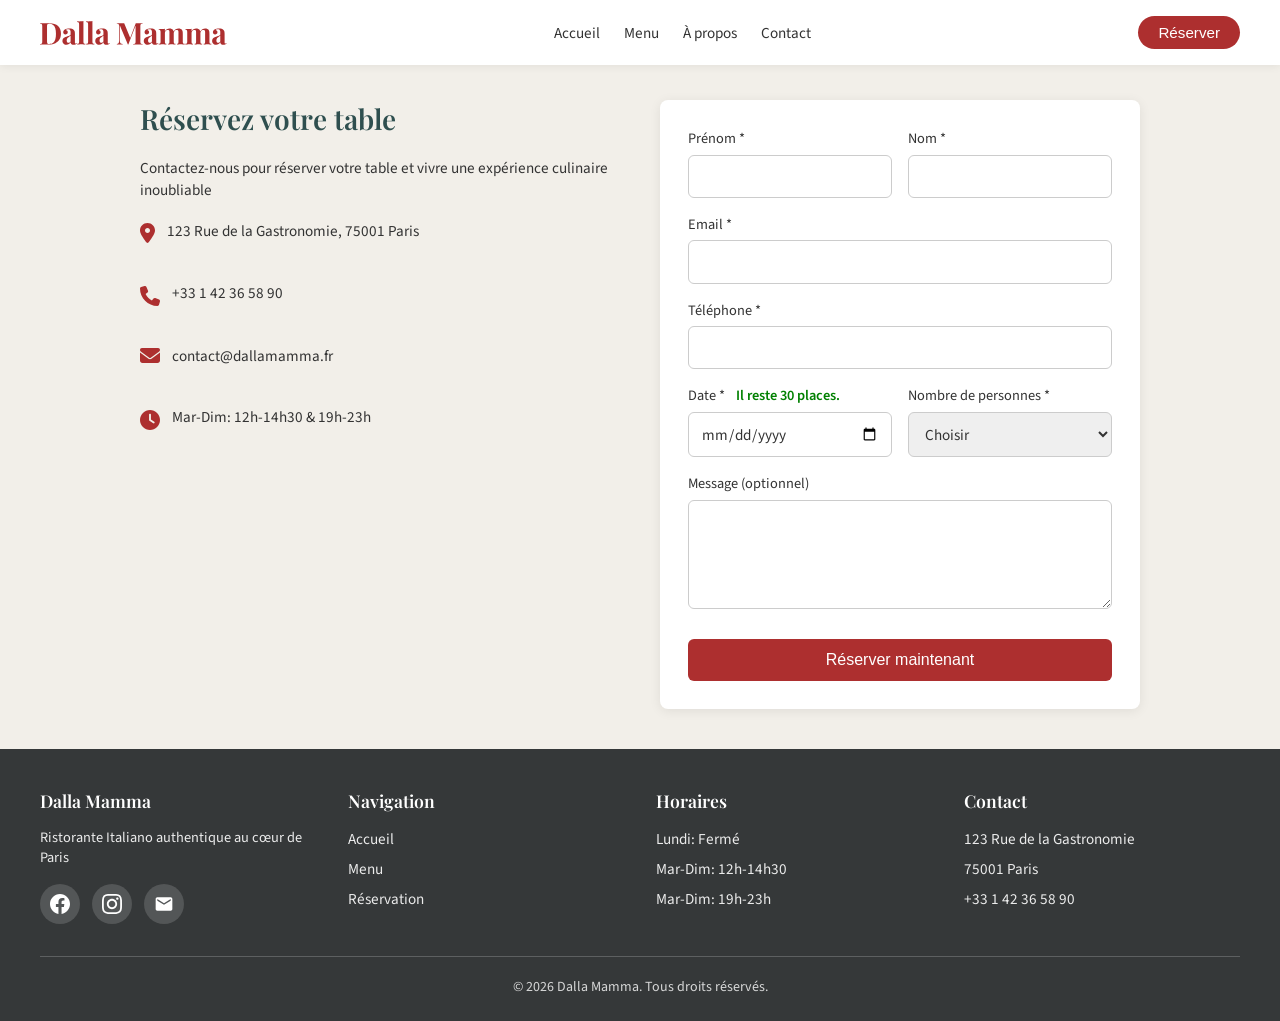
==== commit 1a987d6d: "site fonctionnel" ====
--- a/contact.html
+++ b/contact.html
@@ -76,7 +76,7 @@
                         </div>
                         <div class="ligne-form ligne-form-deux">
                             <div>
-                                <label for="date">Date *</label>
+                                <label for="date">Date * <span id="places-restantes"></span></label>
                                 <input type="date" id="date" name="date">
                             </div>
                             <div>
@@ -88,7 +88,7 @@
                                     <option value="3">3</option>
                                     <option value="4">4</option>
                                     <option value="5">5</option>
-                                    <option value="6">6+</option>
+                                    <option value="6">6</option>
                                 </select>
                             </div>
                         </div>
--- a/menu-contact.css
+++ b/menu-contact.css
@@ -381,6 +381,13 @@
   margin-bottom: 0.35rem;
 }
 
+/* Texte "Il reste X places" à droite du label Date */
+#places-restantes {
+  margin-left: 0.5rem;
+  font-weight: 600;
+  color: #008000;
+}
+
 .carte-formulaire form input,
 .carte-formulaire form select,
 .carte-formulaire form textarea {
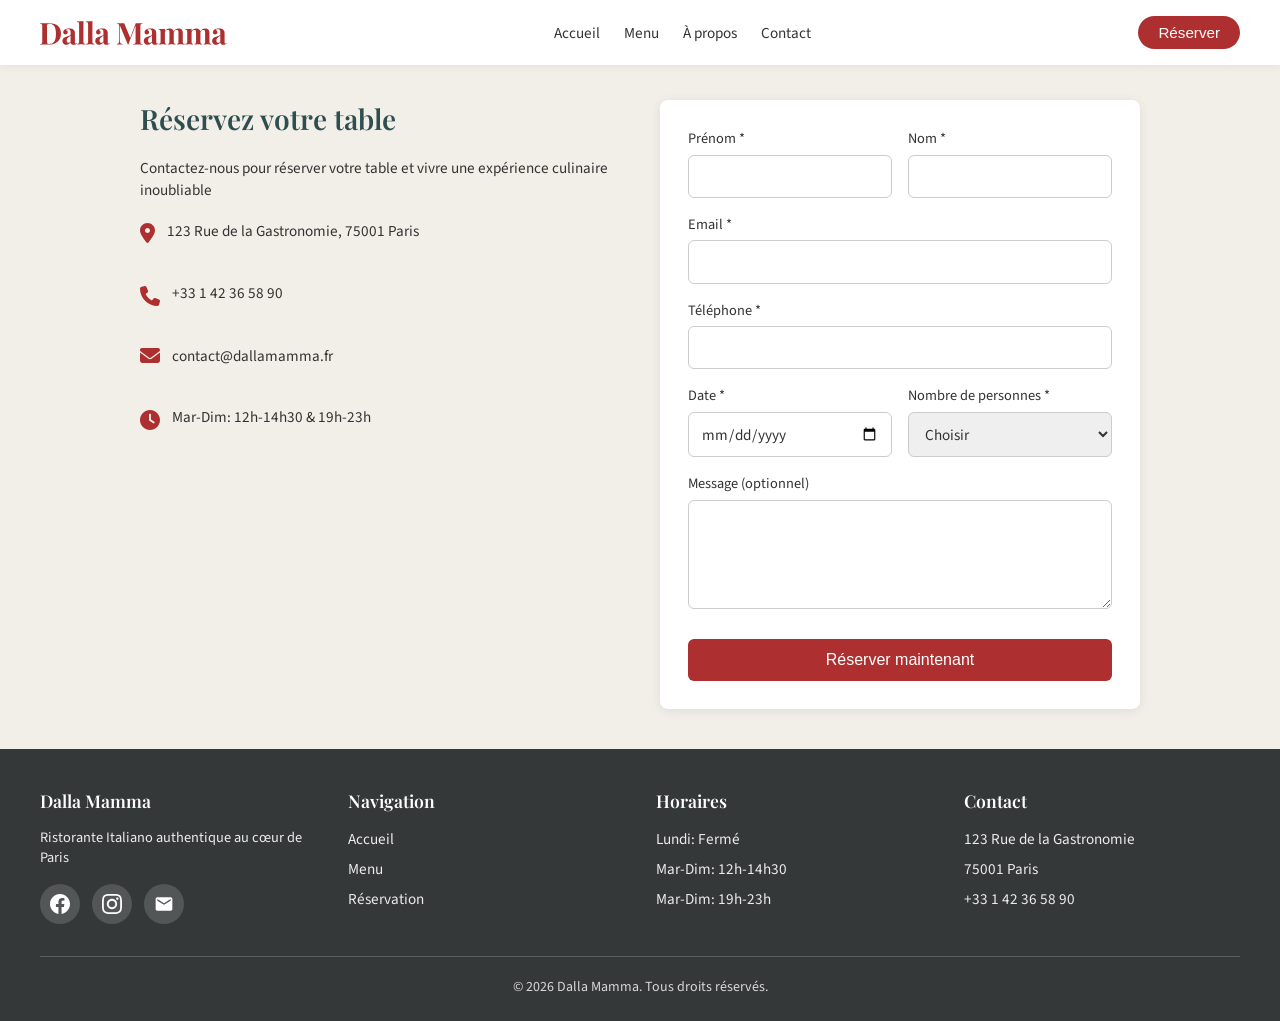
==== commit 7603b524: "site fonctionel 1.0" ====
--- a/contact.html
+++ b/contact.html
@@ -7,6 +7,7 @@
     <link href="https://fonts.googleapis.com/css2?family=Playfair+Display:wght@500;600&family=Source+Sans+3:wght@400;600&display=swap" rel="stylesheet">
     <link rel="stylesheet" href="menu-contact.css">
     <script src="scripts.js" defer> </script>
+    <script src="script_np.js" defer> </script>
 </head>
 <body>
 
@@ -76,7 +77,7 @@
                         </div>
                         <div class="ligne-form ligne-form-deux">
                             <div>
-                                <label for="date">Date * <span id="places-restantes"></span></label>
+                                <label for="date">Date *</label>
                                 <input type="date" id="date" name="date">
                             </div>
                             <div>
@@ -88,7 +89,7 @@
                                     <option value="3">3</option>
                                     <option value="4">4</option>
                                     <option value="5">5</option>
-                                    <option value="6">6</option>
+                                    <option value="6">6+</option>
                                 </select>
                             </div>
                         </div>
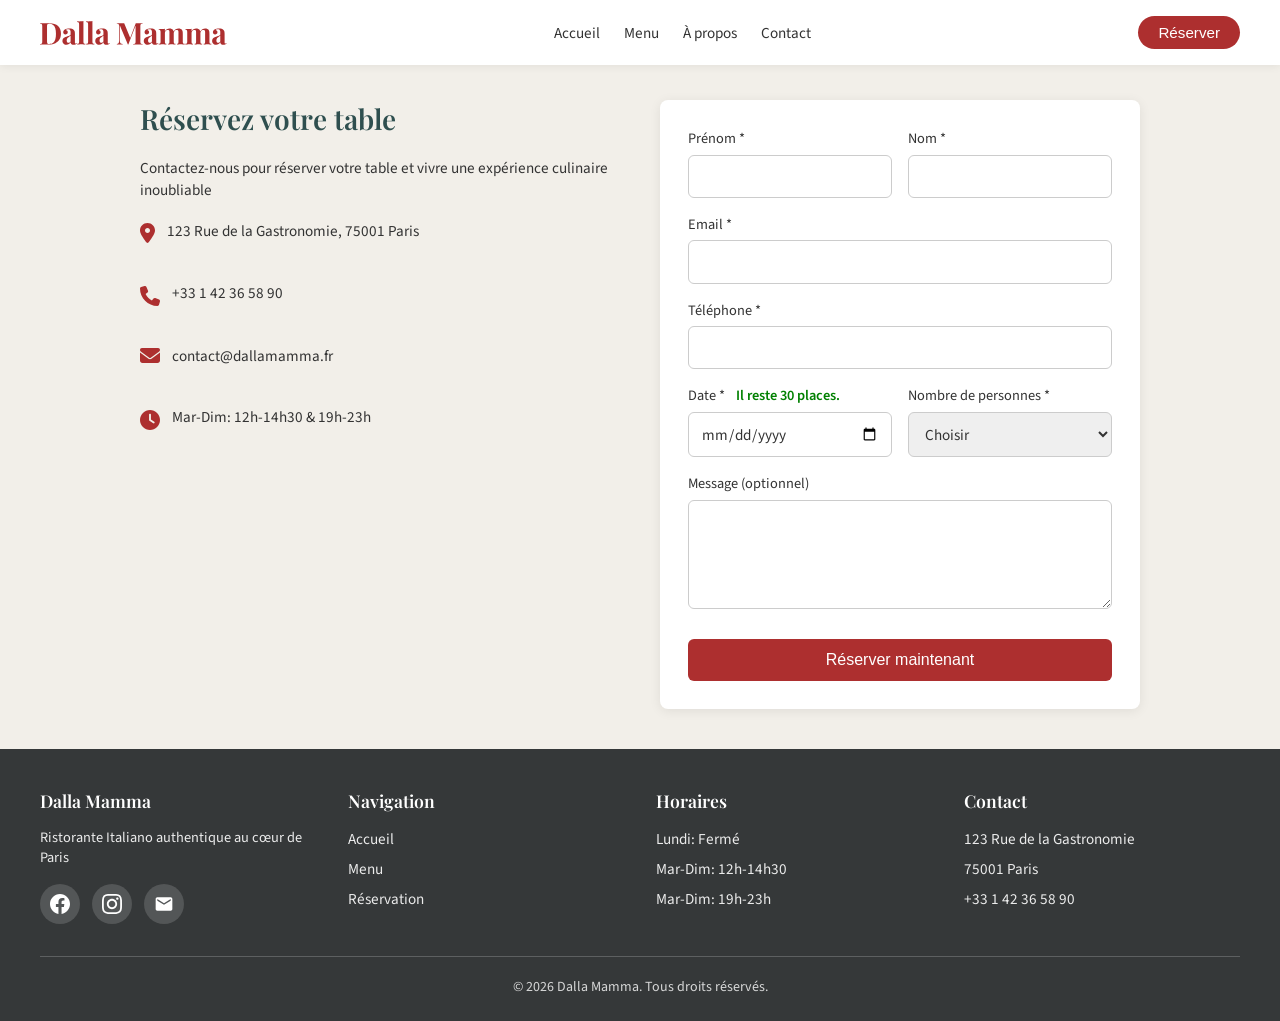
==== commit a2b35558: "Merge branch 'main' of https://github.com/enzolevieilsspencer-commits/projet-dev-tssr" ====
--- a/contact.html
+++ b/contact.html
@@ -77,7 +77,7 @@
                         </div>
                         <div class="ligne-form ligne-form-deux">
                             <div>
-                                <label for="date">Date *</label>
+                                <label for="date">Date * <span id="places-restantes"></span></label>
                                 <input type="date" id="date" name="date">
                             </div>
                             <div>
@@ -89,7 +89,7 @@
                                     <option value="3">3</option>
                                     <option value="4">4</option>
                                     <option value="5">5</option>
-                                    <option value="6">6+</option>
+                                    <option value="6">6</option>
                                 </select>
                             </div>
                         </div>
